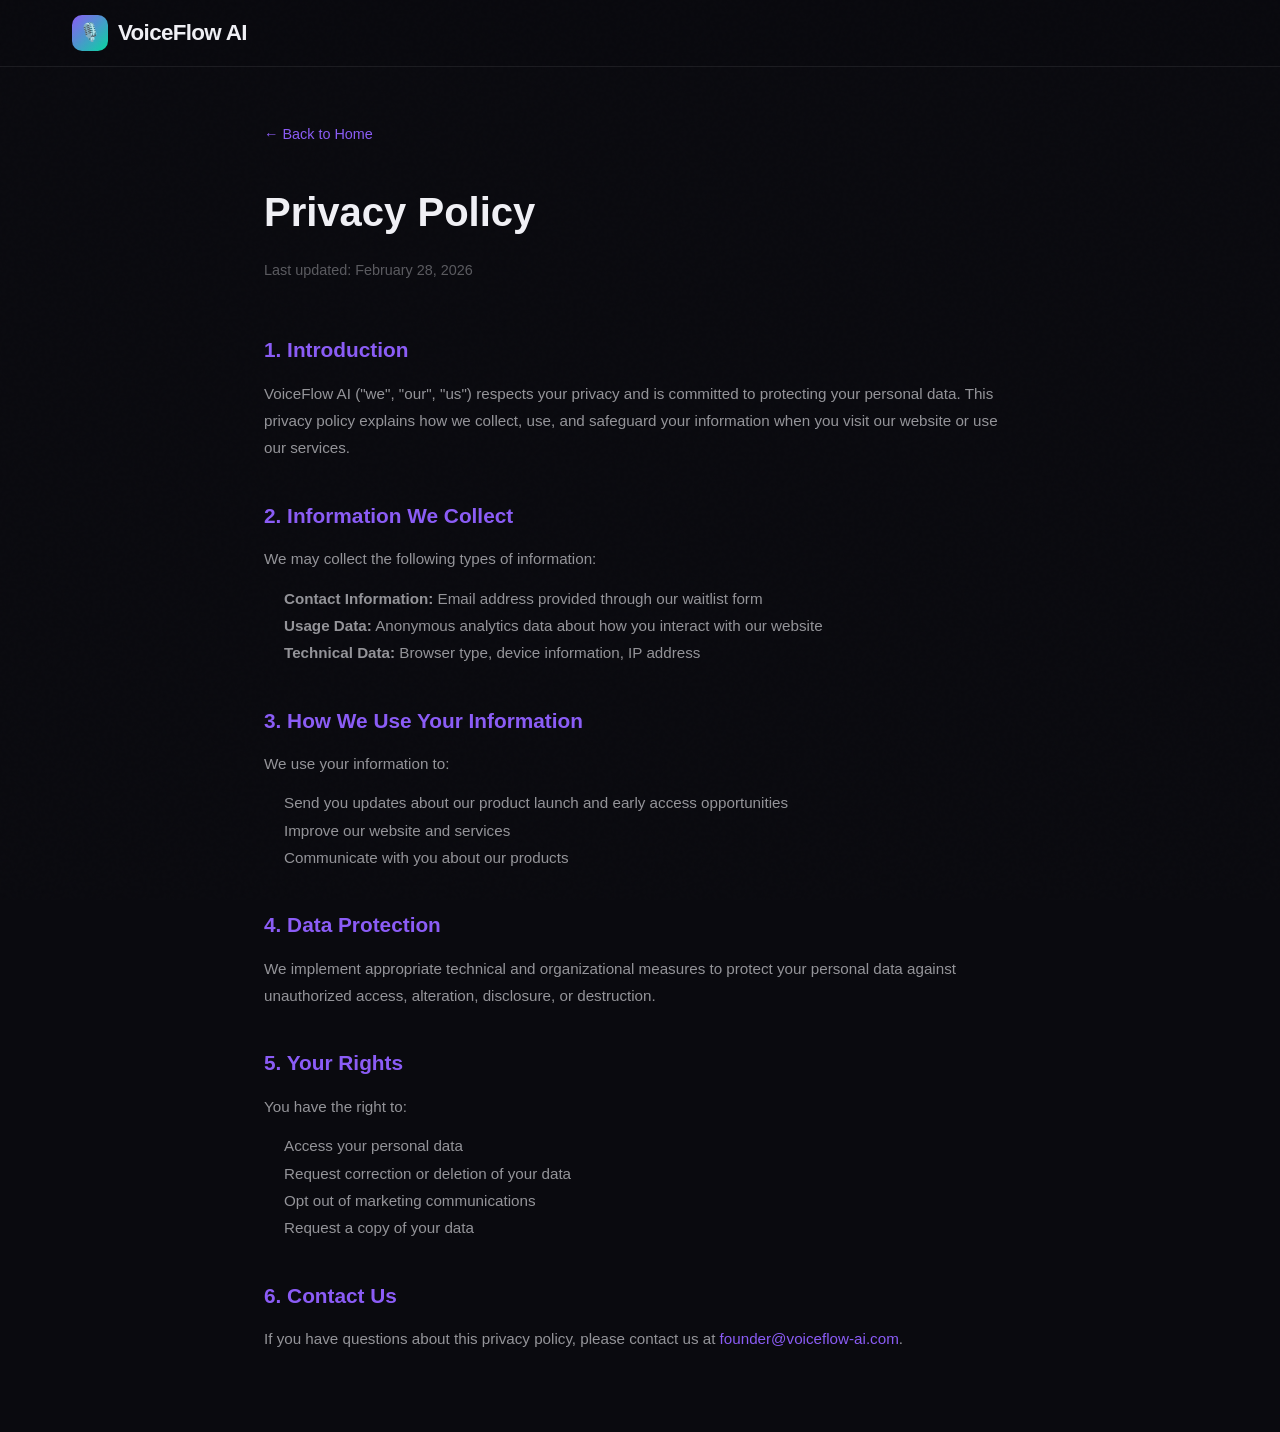
==== privacy.html @ f70784b6 "Add waitlist form, Privacy/Terms pages, enhance footer" ====
<!DOCTYPE html>
<html lang="en">

<head>
    <meta charset="UTF-8">
    <meta name="viewport" content="width=device-width, initial-scale=1.0">
    <title>Privacy Policy — VoiceFlow AI</title>
    <link rel="stylesheet" href="style.css">
    <style>
        .legal-page {
            max-width: 800px;
            margin: 0 auto;
            padding: 120px 24px 80px;
        }

        .legal-page h1 {
            font-family: var(--font-display);
            font-size: 2.5rem;
            margin-bottom: 12px;
        }

        .legal-page .legal-date {
            color: var(--text-muted);
            font-size: 0.9rem;
            margin-bottom: 48px;
        }

        .legal-page h2 {
            font-family: var(--font-display);
            font-size: 1.3rem;
            margin: 36px 0 12px;
            color: var(--accent-violet);
        }

        .legal-page p,
        .legal-page li {
            color: var(--text-secondary);
            line-height: 1.8;
            font-size: 0.95rem;
        }

        .legal-page ul {
            padding-left: 20px;
            margin: 12px 0;
        }

        .legal-page a {
            color: var(--accent-violet);
        }

        .legal-back {
            display: inline-flex;
            align-items: center;
            gap: 6px;
            color: var(--text-muted);
            font-size: 0.9rem;
            margin-bottom: 32px;
        }

        .legal-back:hover {
            color: var(--text-primary);
        }
    </style>
</head>

<body>
    <nav class="navbar scrolled" id="navbar">
        <div class="container nav-inner">
            <a href="index.html" class="nav-logo">
                <span class="logo-icon">🎙️</span>
                VoiceFlow AI
            </a>
        </div>
    </nav>

    <div class="legal-page">
        <a href="index.html" class="legal-back">← Back to Home</a>
        <h1>Privacy Policy</h1>
        <p class="legal-date">Last updated: February 28, 2026</p>

        <h2>1. Introduction</h2>
        <p>VoiceFlow AI ("we", "our", "us") respects your privacy and is committed to protecting your personal data.
            This privacy policy explains how we collect, use, and safeguard your information when you visit our website
            or use our services.</p>

        <h2>2. Information We Collect</h2>
        <p>We may collect the following types of information:</p>
        <ul>
            <li><strong>Contact Information:</strong> Email address provided through our waitlist form</li>
            <li><strong>Usage Data:</strong> Anonymous analytics data about how you interact with our website</li>
            <li><strong>Technical Data:</strong> Browser type, device information, IP address</li>
        </ul>

        <h2>3. How We Use Your Information</h2>
        <p>We use your information to:</p>
        <ul>
            <li>Send you updates about our product launch and early access opportunities</li>
            <li>Improve our website and services</li>
            <li>Communicate with you about our products</li>
        </ul>

        <h2>4. Data Protection</h2>
        <p>We implement appropriate technical and organizational measures to protect your personal data against
            unauthorized access, alteration, disclosure, or destruction.</p>

        <h2>5. Your Rights</h2>
        <p>You have the right to:</p>
        <ul>
            <li>Access your personal data</li>
            <li>Request correction or deletion of your data</li>
            <li>Opt out of marketing communications</li>
            <li>Request a copy of your data</li>
        </ul>

        <h2>6. Contact Us</h2>
        <p>If you have questions about this privacy policy, please contact us at <a
                href="mailto:founder@voiceflow-ai.com">founder@voiceflow-ai.com</a>.</p>
    </div>
</body>

</html>
---- style.css ----
/* ============================================================
   VoiceFlow AI — Landing Page Styles
   Aesthetic: Cyberpunk-Luxury Dark with Electric Violet/Cyan
   Typography: Clash Display + Satoshi (distinctive, modern)
   ============================================================ */

/* --- Fonts --- */
@import url('https://api.fontshare.com/v2/css?f[]=clash-display@400,500,600,700&f[]=satoshi@400,500,700&display=swap');

/* --- Design Tokens --- */
:root {
    /* Palette */
    --bg-primary: #0a0a0f;
    --bg-secondary: #111118;
    --bg-card: rgba(255, 255, 255, 0.03);
    --bg-card-hover: rgba(255, 255, 255, 0.06);
    --bg-glass: rgba(255, 255, 255, 0.04);
    --border-glass: rgba(255, 255, 255, 0.08);

    --accent-violet: #8b5cf6;
    --accent-cyan: #06d6a0;
    --accent-pink: #ec4899;
    --accent-amber: #f59e0b;

    --gradient-main: linear-gradient(135deg, #8b5cf6 0%, #06d6a0 100%);
    --gradient-hero: linear-gradient(160deg, #8b5cf6 0%, #3b82f6 40%, #06d6a0 100%);
    --gradient-cta: linear-gradient(135deg, #8b5cf6, #ec4899);
    --gradient-glow: radial-gradient(ellipse at 50% 0%, rgba(139, 92, 246, 0.15) 0%, transparent 60%);

    --text-primary: #f0f0f5;
    --text-secondary: rgba(240, 240, 245, 0.6);
    --text-muted: rgba(240, 240, 245, 0.35);

    /* Typography */
    --font-display: 'Clash Display', sans-serif;
    --font-body: 'Satoshi', sans-serif;

    /* Spacing */
    --section-padding: 120px 0;
    --container-width: 1200px;

    /* Effects */
    --blur-glass: 20px;
    --transition-smooth: 0.4s cubic-bezier(0.25, 0.46, 0.45, 0.94);
    --transition-bounce: 0.5s cubic-bezier(0.34, 1.56, 0.64, 1);
}

/* --- Reset & Base --- */
*,
*::before,
*::after {
    margin: 0;
    padding: 0;
    box-sizing: border-box;
}

html {
    scroll-behavior: smooth;
    font-size: 16px;
    -webkit-font-smoothing: antialiased;
    -moz-osx-font-smoothing: grayscale;
}

body {
    font-family: var(--font-body);
    background: var(--bg-primary);
    color: var(--text-primary);
    line-height: 1.7;
    overflow-x: hidden;
}

a {
    text-decoration: none;
    color: inherit;
    transition: var(--transition-smooth);
}

ul {
    list-style: none;
}

img {
    max-width: 100%;
    display: block;
}

.container {
    max-width: var(--container-width);
    margin: 0 auto;
    padding: 0 32px;
}

/* --- Noise Overlay (atmosphere) --- */
body::before {
    content: '';
    position: fixed;
    inset: 0;
    background-image: url("data:image/svg+xml,%3Csvg viewBox='0 0 256 256' xmlns='http://www.w3.org/2000/svg'%3E%3Cfilter id='noise'%3E%3CfeTurbulence type='fractalNoise' baseFrequency='0.9' numOctaves='4' stitchTiles='stitch'/%3E%3C/filter%3E%3Crect width='100%25' height='100%25' filter='url(%23noise)' opacity='0.03'/%3E%3C/svg%3E");
    background-repeat: repeat;
    pointer-events: none;
    z-index: 9999;
    opacity: 0.4;
}

/* --- Scrollbar --- */
::-webkit-scrollbar {
    width: 6px;
}

::-webkit-scrollbar-track {
    background: var(--bg-primary);
}

::-webkit-scrollbar-thumb {
    background: var(--accent-violet);
    border-radius: 3px;
}

/* =====================
   NAVIGATION
   ===================== */
.navbar {
    position: fixed;
    top: 0;
    left: 0;
    right: 0;
    z-index: 1000;
    padding: 20px 0;
    transition: var(--transition-smooth);
    background: transparent;
}

.navbar.scrolled {
    background: rgba(10, 10, 15, 0.85);
    backdrop-filter: blur(var(--blur-glass));
    -webkit-backdrop-filter: blur(var(--blur-glass));
    border-bottom: 1px solid var(--border-glass);
    padding: 14px 0;
}

.nav-inner {
    display: flex;
    align-items: center;
    justify-content: space-between;
}

.nav-logo {
    display: flex;
    align-items: center;
    gap: 10px;
    font-family: var(--font-display);
    font-weight: 700;
    font-size: 1.4rem;
    letter-spacing: -0.03em;
}

.nav-logo .logo-icon {
    width: 36px;
    height: 36px;
    background: var(--gradient-main);
    border-radius: 10px;
    display: flex;
    align-items: center;
    justify-content: center;
    font-size: 1.1rem;
}

.nav-links {
    display: flex;
    align-items: center;
    gap: 36px;
}

.nav-links a {
    font-size: 0.9rem;
    font-weight: 500;
    color: var(--text-secondary);
    position: relative;
}

.nav-links a::after {
    content: '';
    position: absolute;
    bottom: -4px;
    left: 0;
    width: 0;
    height: 2px;
    background: var(--gradient-main);
    transition: var(--transition-smooth);
}

.nav-links a:hover {
    color: var(--text-primary);
}

.nav-links a:hover::after {
    width: 100%;
}

.nav-cta {
    padding: 10px 24px;
    background: var(--gradient-cta);
    border: none;
    border-radius: 50px;
    color: white;
    font-family: var(--font-body);
    font-weight: 600;
    font-size: 0.9rem;
    cursor: pointer;
    transition: var(--transition-smooth);
}

.nav-cta:hover {
    transform: translateY(-2px);
    box-shadow: 0 8px 30px rgba(139, 92, 246, 0.4);
}

.nav-burger {
    display: none;
    flex-direction: column;
    gap: 5px;
    background: none;
    border: none;
    cursor: pointer;
    padding: 4px;
}

.nav-burger span {
    width: 24px;
    height: 2px;
    background: var(--text-primary);
    border-radius: 2px;
    transition: var(--transition-smooth);
}

/* =====================
   HERO SECTION
   ===================== */
.hero {
    min-height: 100vh;
    display: flex;
    align-items: center;
    position: relative;
    padding-top: 100px;
    overflow: hidden;
}

/* Ambient glow blobs */
.hero::before {
    content: '';
    position: absolute;
    width: 600px;
    height: 600px;
    background: radial-gradient(circle, rgba(139, 92, 246, 0.12) 0%, transparent 70%);
    top: -100px;
    right: -100px;
    pointer-events: none;
    animation: floatBlob 10s ease-in-out infinite;
}

.hero::after {
    content: '';
    position: absolute;
    width: 500px;
    height: 500px;
    background: radial-gradient(circle, rgba(6, 214, 160, 0.08) 0%, transparent 70%);
    bottom: -50px;
    left: -100px;
    pointer-events: none;
    animation: floatBlob 12s ease-in-out infinite reverse;
}

@keyframes floatBlob {

    0%,
    100% {
        transform: translate(0, 0) scale(1);
    }

    50% {
        transform: translate(30px, -30px) scale(1.1);
    }
}

.hero-inner {
    display: grid;
    grid-template-columns: 1fr 1fr;
    gap: 60px;
    align-items: center;
    position: relative;
    z-index: 2;
}

.hero-badge {
    display: inline-flex;
    align-items: center;
    gap: 8px;
    padding: 8px 18px;
    background: var(--bg-glass);
    border: 1px solid var(--border-glass);
    border-radius: 50px;
    font-size: 0.85rem;
    color: var(--accent-cyan);
    font-weight: 500;
    margin-bottom: 24px;
    backdrop-filter: blur(10px);
}

.coming-soon-tag {
    padding: 3px 10px;
    background: var(--gradient-cta);
    border-radius: 50px;
    font-size: 0.7rem;
    font-weight: 700;
    color: white;
    text-transform: uppercase;
    letter-spacing: 0.08em;
    animation: pulse-glow 2.5s ease-in-out infinite;
}

@keyframes pulse-glow {

    0%,
    100% {
        box-shadow: 0 0 8px rgba(139, 92, 246, 0.3);
    }

    50% {
        box-shadow: 0 0 20px rgba(139, 92, 246, 0.6);
    }
}

.coming-soon-banner {
    display: inline-flex;
    align-items: center;
    gap: 8px;
    padding: 12px 28px;
    background: rgba(139, 92, 246, 0.08);
    border: 1px solid rgba(139, 92, 246, 0.2);
    border-radius: 60px;
    font-size: 0.9rem;
    font-weight: 600;
    color: var(--accent-violet);
    margin-bottom: 28px;
    letter-spacing: 0.02em;
}

.hero-badge .pulse {
    width: 8px;
    height: 8px;
    background: var(--accent-cyan);
    border-radius: 50%;
    animation: pulse 2s ease-in-out infinite;
}

@keyframes pulse {

    0%,
    100% {
        opacity: 1;
        transform: scale(1);
    }

    50% {
        opacity: 0.5;
        transform: scale(1.5);
    }
}

.hero h1 {
    font-family: var(--font-display);
    font-size: clamp(2.8rem, 5vw, 4.5rem);
    font-weight: 700;
    line-height: 1.05;
    letter-spacing: -0.04em;
    margin-bottom: 24px;
}

.hero h1 .gradient-text {
    background: var(--gradient-hero);
    -webkit-background-clip: text;
    -webkit-text-fill-color: transparent;
    background-clip: text;
}

.hero-description {
    font-size: 1.15rem;
    color: var(--text-secondary);
    line-height: 1.8;
    margin-bottom: 40px;
    max-width: 520px;
}

.hero-buttons {
    display: flex;
    gap: 16px;
    margin-bottom: 48px;
}

.btn-primary {
    display: inline-flex;
    align-items: center;
    gap: 10px;
    padding: 16px 36px;
    background: var(--gradient-cta);
    border: none;
    border-radius: 60px;
    color: white;
    font-family: var(--font-body);
    font-weight: 600;
    font-size: 1rem;
    cursor: pointer;
    transition: var(--transition-smooth);
    position: relative;
    overflow: hidden;
}

.btn-primary::before {
    content: '';
    position: absolute;
    inset: 0;
    background: linear-gradient(135deg, rgba(255, 255, 255, 0.15), transparent);
    opacity: 0;
    transition: var(--transition-smooth);
}

.btn-primary:hover {
    transform: translateY(-3px);
    box-shadow: 0 12px 40px rgba(139, 92, 246, 0.5);
}

.btn-primary:hover::before {
    opacity: 1;
}

.btn-secondary {
    display: inline-flex;
    align-items: center;
    gap: 10px;
    padding: 16px 36px;
    background: var(--bg-glass);
    border: 1px solid var(--border-glass);
    border-radius: 60px;
    color: var(--text-primary);
    font-family: var(--font-body);
    font-weight: 600;
    font-size: 1rem;
    cursor: pointer;
    transition: var(--transition-smooth);
    backdrop-filter: blur(10px);
}

.btn-secondary:hover {
    background: var(--bg-card-hover);
    border-color: var(--accent-violet);
    transform: translateY(-2px);
}

/* Hero Stats Row */
.hero-stats {
    display: flex;
    gap: 40px;
}

.hero-stat {
    text-align: left;
}

.hero-stat .stat-value {
    font-family: var(--font-display);
    font-size: 2rem;
    font-weight: 700;
    background: var(--gradient-main);
    -webkit-background-clip: text;
    -webkit-text-fill-color: transparent;
    background-clip: text;
}

.hero-stat .stat-label {
    font-size: 0.8rem;
    color: var(--text-muted);
    text-transform: uppercase;
    letter-spacing: 0.08em;
    margin-top: 2px;
}

/* Hero Visual (right side) */
.hero-visual {
    position: relative;
    display: flex;
    justify-content: center;
    align-items: center;
}

.hero-canvas-wrap {
    position: relative;
    width: 100%;
    aspect-ratio: 1;
    max-width: 500px;
}

#waveCanvas {
    width: 100%;
    height: 100%;
    border-radius: 24px;
}

/* Floating cards on hero visual */
.float-card {
    position: absolute;
    background: var(--bg-glass);
    border: 1px solid var(--border-glass);
    backdrop-filter: blur(var(--blur-glass));
    -webkit-backdrop-filter: blur(var(--blur-glass));
    border-radius: 16px;
    padding: 16px 20px;
    font-size: 0.85rem;
    box-shadow: 0 8px 32px rgba(0, 0, 0, 0.3);
    animation: float 6s ease-in-out infinite;
    z-index: 3;
}

.float-card:nth-child(2) {
    animation-delay: -2s;
}

.float-card:nth-child(3) {
    animation-delay: -4s;
}

@keyframes float {

    0%,
    100% {
        transform: translateY(0);
    }

    50% {
        transform: translateY(-12px);
    }
}

.float-card.card-top-right {
    top: 10%;
    right: -10%;
}

.float-card.card-bottom-left {
    bottom: 15%;
    left: -10%;
}

.float-card.card-mid-right {
    bottom: 35%;
    right: -15%;
}

.float-card .card-icon {
    font-size: 1.3rem;
    margin-bottom: 6px;
}

.float-card .card-label {
    color: var(--text-muted);
    font-size: 0.72rem;
    text-transform: uppercase;
    letter-spacing: 0.06em;
}

.float-card .card-value {
    font-family: var(--font-display);
    font-weight: 600;
    font-size: 1rem;
    color: var(--text-primary);
}

/* =====================
   SECTIONS SHARED
   ===================== */
.section {
    padding: var(--section-padding);
    position: relative;
}

.section-header {
    text-align: center;
    margin-bottom: 72px;
    max-width: 700px;
    margin-left: auto;
    margin-right: auto;
}

.section-tag {
    display: inline-flex;
    align-items: center;
    gap: 6px;
    padding: 6px 16px;
    background: var(--bg-glass);
    border: 1px solid var(--border-glass);
    border-radius: 50px;
    font-size: 0.78rem;
    color: var(--accent-violet);
    font-weight: 600;
    text-transform: uppercase;
    letter-spacing: 0.1em;
    margin-bottom: 20px;
}

.section-title {
    font-family: var(--font-display);
    font-size: clamp(2rem, 3.5vw, 3rem);
    font-weight: 700;
    line-height: 1.1;
    letter-spacing: -0.03em;
    margin-bottom: 18px;
}

.section-subtitle {
    font-size: 1.1rem;
    color: var(--text-secondary);
    line-height: 1.7;
}

/* =====================
   PROBLEM / SOLUTION
   ===================== */
.problem-grid {
    display: grid;
    grid-template-columns: 1fr 1fr;
    gap: 32px;
}

.problem-card,
.solution-card {
    padding: 40px;
    border-radius: 20px;
    border: 1px solid var(--border-glass);
    position: relative;
    overflow: hidden;
    transition: var(--transition-smooth);
}

.problem-card {
    background: rgba(239, 68, 68, 0.04);
    border-color: rgba(239, 68, 68, 0.15);
}

.solution-card {
    background: rgba(6, 214, 160, 0.04);
    border-color: rgba(6, 214, 160, 0.15);
}

.problem-card:hover,
.solution-card:hover {
    transform: translateY(-4px);
}

.ps-icon {
    font-size: 2.5rem;
    margin-bottom: 20px;
}

.ps-title {
    font-family: var(--font-display);
    font-size: 1.5rem;
    font-weight: 600;
    margin-bottom: 16px;
}

.ps-list {
    display: flex;
    flex-direction: column;
    gap: 12px;
}

.ps-list li {
    display: flex;
    align-items: flex-start;
    gap: 10px;
    font-size: 0.95rem;
    color: var(--text-secondary);
}

.ps-list li::before {
    content: '—';
    color: var(--text-muted);
    flex-shrink: 0;
}

.solution-card .ps-list li::before {
    content: '✓';
    color: var(--accent-cyan);
}

/* =====================
   HOW IT WORKS
   ===================== */
.steps {
    display: grid;
    grid-template-columns: repeat(3, 1fr);
    gap: 32px;
    position: relative;
}

/* Connector line */
.steps::before {
    content: '';
    position: absolute;
    top: 60px;
    left: 20%;
    right: 20%;
    height: 2px;
    background: var(--gradient-main);
    opacity: 0.2;
}

.step-card {
    background: var(--bg-card);
    border: 1px solid var(--border-glass);
    border-radius: 20px;
    padding: 40px 32px;
    text-align: center;
    transition: var(--transition-smooth);
    position: relative;
}

.step-card:hover {
    background: var(--bg-card-hover);
    transform: translateY(-6px);
    border-color: var(--accent-violet);
}

.step-number {
    width: 56px;
    height: 56px;
    background: var(--gradient-main);
    border-radius: 16px;
    display: flex;
    align-items: center;
    justify-content: center;
    font-family: var(--font-display);
    font-weight: 700;
    font-size: 1.3rem;
    margin: 0 auto 24px;
    position: relative;
    z-index: 2;
}

.step-title {
    font-family: var(--font-display);
    font-size: 1.25rem;
    font-weight: 600;
    margin-bottom: 12px;
}

.step-desc {
    font-size: 0.95rem;
    color: var(--text-secondary);
    line-height: 1.7;
}

/* =====================
   TECH STACK
   ===================== */
.tech-grid {
    display: grid;
    grid-template-columns: repeat(4, 1fr);
    gap: 24px;
}

.tech-card {
    background: var(--bg-card);
    border: 1px solid var(--border-glass);
    border-radius: 20px;
    padding: 36px 28px;
    text-align: center;
    transition: var(--transition-smooth);
    position: relative;
    overflow: hidden;
}

.tech-card::before {
    content: '';
    position: absolute;
    top: 0;
    left: 0;
    right: 0;
    height: 3px;
    background: var(--gradient-main);
    opacity: 0;
    transition: var(--transition-smooth);
}

.tech-card:hover {
    background: var(--bg-card-hover);
    transform: translateY(-5px);
    border-color: rgba(139, 92, 246, 0.3);
}

.tech-card:hover::before {
    opacity: 1;
}

.tech-icon {
    font-size: 2.8rem;
    margin-bottom: 18px;
}

.tech-name {
    font-family: var(--font-display);
    font-size: 1.1rem;
    font-weight: 600;
    margin-bottom: 8px;
}

.tech-desc {
    font-size: 0.85rem;
    color: var(--text-muted);
    line-height: 1.6;
}

/* =====================
   FEATURES
   ===================== */
.features-grid {
    display: grid;
    grid-template-columns: repeat(3, 1fr);
    gap: 24px;
}

.feature-card {
    background: var(--bg-card);
    border: 1px solid var(--border-glass);
    border-radius: 20px;
    padding: 36px 28px;
    transition: var(--transition-smooth);
    position: relative;
}

.feature-card:hover {
    background: var(--bg-card-hover);
    transform: translateY(-4px);
    border-color: rgba(139, 92, 246, 0.25);
}

.feature-icon {
    width: 52px;
    height: 52px;
    background: var(--bg-glass);
    border: 1px solid var(--border-glass);
    border-radius: 14px;
    display: flex;
    align-items: center;
    justify-content: center;
    font-size: 1.5rem;
    margin-bottom: 20px;
}

.feature-title {
    font-family: var(--font-display);
    font-size: 1.15rem;
    font-weight: 600;
    margin-bottom: 10px;
}

.feature-desc {
    font-size: 0.9rem;
    color: var(--text-secondary);
    line-height: 1.7;
}

/* =====================
   USE CASES
   ===================== */
.usecases-grid {
    display: grid;
    grid-template-columns: repeat(3, 1fr);
    gap: 24px;
}

.usecase-card {
    background: var(--bg-card);
    border: 1px solid var(--border-glass);
    border-radius: 20px;
    padding: 40px 32px;
    transition: var(--transition-smooth);
    text-align: center;
}

.usecase-card:hover {
    background: var(--bg-card-hover);
    transform: translateY(-4px);
    border-color: var(--accent-cyan);
}

.usecase-icon {
    font-size: 3rem;
    margin-bottom: 20px;
}

.usecase-title {
    font-family: var(--font-display);
    font-size: 1.2rem;
    font-weight: 600;
    margin-bottom: 10px;
}

.usecase-desc {
    font-size: 0.9rem;
    color: var(--text-secondary);
    line-height: 1.7;
}

/* =====================
   MAKE.COM INTEGRATION
   ===================== */
.make-section {
    background: var(--bg-secondary);
    border-top: 1px solid var(--border-glass);
    border-bottom: 1px solid var(--border-glass);
}

.make-content {
    display: grid;
    grid-template-columns: 1fr 1fr;
    gap: 60px;
    align-items: center;
}

.make-text .make-title {
    font-family: var(--font-display);
    font-size: clamp(1.8rem, 3vw, 2.4rem);
    font-weight: 700;
    line-height: 1.15;
    margin-bottom: 20px;
}

.make-text .make-desc {
    font-size: 1.05rem;
    color: var(--text-secondary);
    line-height: 1.8;
    margin-bottom: 32px;
}

.make-features {
    display: flex;
    flex-direction: column;
    gap: 20px;
}

.make-feature {
    display: flex;
    gap: 16px;
    align-items: flex-start;
}

.make-feature-icon {
    width: 44px;
    height: 44px;
    background: rgba(139, 92, 246, 0.1);
    border: 1px solid rgba(139, 92, 246, 0.2);
    border-radius: 12px;
    display: flex;
    align-items: center;
    justify-content: center;
    font-size: 1.2rem;
    flex-shrink: 0;
}

.make-feature-text h4 {
    font-family: var(--font-display);
    font-size: 1rem;
    font-weight: 600;
    margin-bottom: 4px;
}

.make-feature-text p {
    font-size: 0.88rem;
    color: var(--text-muted);
    line-height: 1.6;
}

/* Make visual — flow diagram */
.make-visual {
    position: relative;
}

.make-flow {
    display: flex;
    flex-direction: column;
    gap: 16px;
}

.flow-node {
    background: var(--bg-glass);
    border: 1px solid var(--border-glass);
    backdrop-filter: blur(10px);
    border-radius: 16px;
    padding: 20px 24px;
    display: flex;
    align-items: center;
    gap: 14px;
    transition: var(--transition-smooth);
}

.flow-node:hover {
    border-color: var(--accent-violet);
    transform: translateX(8px);
}

.flow-node .flow-icon {
    font-size: 1.6rem;
}

.flow-node .flow-label {
    font-weight: 600;
    font-size: 0.95rem;
}

.flow-node .flow-sub {
    font-size: 0.8rem;
    color: var(--text-muted);
}

.flow-connector {
    width: 2px;
    height: 24px;
    background: var(--gradient-main);
    margin-left: 36px;
    opacity: 0.4;
}

/* =====================
   METRICS / SOCIAL PROOF
   ===================== */
.metrics-row {
    display: grid;
    grid-template-columns: repeat(4, 1fr);
    gap: 24px;
}

.metric-card {
    background: var(--bg-card);
    border: 1px solid var(--border-glass);
    border-radius: 20px;
    padding: 36px 24px;
    text-align: center;
    transition: var(--transition-smooth);
}

.metric-card:hover {
    transform: translateY(-4px);
    border-color: var(--accent-violet);
}

.metric-value {
    font-family: var(--font-display);
    font-size: 2.6rem;
    font-weight: 700;
    background: var(--gradient-main);
    -webkit-background-clip: text;
    -webkit-text-fill-color: transparent;
    background-clip: text;
    margin-bottom: 8px;
}

.metric-label {
    font-size: 0.9rem;
    color: var(--text-secondary);
}

/* =====================
   CTA SECTION
   ===================== */
.cta-section {
    text-align: center;
    position: relative;
    overflow: hidden;
}

.cta-section::before {
    content: '';
    position: absolute;
    width: 800px;
    height: 800px;
    background: radial-gradient(circle, rgba(139, 92, 246, 0.08) 0%, transparent 60%);
    top: 50%;
    left: 50%;
    transform: translate(-50%, -50%);
    pointer-events: none;
}

.cta-card {
    background: var(--bg-glass);
    border: 1px solid var(--border-glass);
    backdrop-filter: blur(var(--blur-glass));
    border-radius: 32px;
    padding: 80px 60px;
    position: relative;
    z-index: 2;
}

.cta-title {
    font-family: var(--font-display);
    font-size: clamp(2rem, 3.5vw, 3rem);
    font-weight: 700;
    line-height: 1.1;
    letter-spacing: -0.03em;
    margin-bottom: 18px;
}

.cta-desc {
    font-size: 1.1rem;
    color: var(--text-secondary);
    max-width: 600px;
    margin: 0 auto 28px;
    line-height: 1.8;
}

/* Waitlist Form */
.waitlist-form {
    max-width: 520px;
    margin: 0 auto 24px;
}

.form-row {
    display: flex;
    gap: 0;
    border-radius: 60px;
    overflow: hidden;
    border: 1px solid var(--border-glass);
    background: var(--bg-card);
    transition: var(--transition-smooth);
}

.form-row:focus-within {
    border-color: var(--accent-violet);
    box-shadow: 0 0 24px rgba(139, 92, 246, 0.2);
}

.form-input {
    flex: 1;
    padding: 16px 24px;
    background: transparent;
    border: none;
    outline: none;
    color: var(--text-primary);
    font-family: var(--font-body);
    font-size: 1rem;
}

.form-input::placeholder {
    color: var(--text-muted);
}

.form-btn {
    border-radius: 0 60px 60px 0;
    white-space: nowrap;
    padding: 16px 28px;
}

.form-hint {
    font-size: 0.78rem;
    color: var(--text-muted);
    margin-top: 12px;
}

/* Waitlist Success */
.waitlist-success {
    max-width: 420px;
    margin: 0 auto;
    padding: 32px;
    text-align: center;
}

.waitlist-success .success-icon {
    font-size: 3rem;
    margin-bottom: 16px;
}

.waitlist-success h3 {
    font-family: var(--font-display);
    font-size: 1.5rem;
    font-weight: 600;
    margin-bottom: 8px;
    color: var(--accent-cyan);
}

.waitlist-success p {
    font-size: 0.95rem;
    color: var(--text-secondary);
}

/* CTA Alternative Contact */
.cta-alt {
    display: flex;
    align-items: center;
    justify-content: center;
    gap: 10px;
    margin-top: 16px;
    flex-wrap: wrap;
}

.cta-alt-text {
    font-size: 0.85rem;
    color: var(--text-muted);
}

.cta-alt-link {
    font-size: 0.85rem;
    color: var(--accent-violet);
    font-weight: 500;
    transition: var(--transition-smooth);
}

.cta-alt-link:hover {
    color: var(--text-primary);
    text-decoration: underline;
}

.cta-alt-divider {
    color: var(--text-muted);
    font-size: 0.85rem;
}

/* =====================
   FOOTER
   ===================== */
.footer {
    border-top: 1px solid var(--border-glass);
    padding: 60px 0 40px;
    background: var(--bg-secondary);
}

.footer-inner {
    display: grid;
    grid-template-columns: 2fr 1fr 1fr 1fr;
    gap: 48px;
    margin-bottom: 48px;
}

.footer-contact-email {
    margin-top: 16px;
    font-size: 0.9rem;
}

.footer-contact-email a {
    color: var(--accent-violet);
    font-weight: 500;
}

.footer-contact-email a:hover {
    color: var(--text-primary);
}

.footer-brand .footer-logo {
    display: flex;
    align-items: center;
    gap: 10px;
    font-family: var(--font-display);
    font-weight: 700;
    font-size: 1.3rem;
    margin-bottom: 16px;
}

.footer-brand .footer-desc {
    font-size: 0.9rem;
    color: var(--text-muted);
    line-height: 1.7;
    max-width: 360px;
}

.footer-col h4 {
    font-family: var(--font-display);
    font-weight: 600;
    margin-bottom: 20px;
    font-size: 1rem;
}

.footer-col ul {
    display: flex;
    flex-direction: column;
    gap: 12px;
}

.footer-col ul li a {
    font-size: 0.88rem;
    color: var(--text-muted);
}

.footer-col ul li a:hover {
    color: var(--text-primary);
}

.footer-bottom {
    border-top: 1px solid var(--border-glass);
    padding-top: 24px;
    display: flex;
    justify-content: space-between;
    align-items: center;
    font-size: 0.82rem;
    color: var(--text-muted);
}

/* =====================
   SCROLL ANIMATIONS
   ===================== */
.reveal {
    opacity: 0;
    transform: translateY(40px);
    transition: opacity 0.8s ease, transform 0.8s ease;
}

.reveal.visible {
    opacity: 1;
    transform: translateY(0);
}

.reveal-left {
    opacity: 0;
    transform: translateX(-40px);
    transition: opacity 0.8s ease, transform 0.8s ease;
}

.reveal-left.visible {
    opacity: 1;
    transform: translateX(0);
}

.reveal-right {
    opacity: 0;
    transform: translateX(40px);
    transition: opacity 0.8s ease, transform 0.8s ease;
}

.reveal-right.visible {
    opacity: 1;
    transform: translateX(0);
}

/* Staggered children */
.stagger>* {
    opacity: 0;
    transform: translateY(30px);
    transition: opacity 0.6s ease, transform 0.6s ease;
}

.stagger.visible>*:nth-child(1) {
    transition-delay: 0.05s;
    opacity: 1;
    transform: translateY(0);
}

.stagger.visible>*:nth-child(2) {
    transition-delay: 0.12s;
    opacity: 1;
    transform: translateY(0);
}

.stagger.visible>*:nth-child(3) {
    transition-delay: 0.19s;
    opacity: 1;
    transform: translateY(0);
}

.stagger.visible>*:nth-child(4) {
    transition-delay: 0.26s;
    opacity: 1;
    transform: translateY(0);
}

.stagger.visible>*:nth-child(5) {
    transition-delay: 0.33s;
    opacity: 1;
    transform: translateY(0);
}

.stagger.visible>*:nth-child(6) {
    transition-delay: 0.40s;
    opacity: 1;
    transform: translateY(0);
}

/* =====================
   RESPONSIVE
   ===================== */
@media (max-width: 1024px) {
    .hero-inner {
        grid-template-columns: 1fr;
        text-align: center;
    }

    .hero-description {
        margin: 0 auto 40px;
    }

    .hero-buttons {
        justify-content: center;
    }

    .hero-stats {
        justify-content: center;
    }

    .hero-visual {
        order: -1;
    }

    .hero-canvas-wrap {
        max-width: 350px;
    }

    .float-card.card-top-right {
        right: 0;
    }

    .float-card.card-bottom-left {
        left: 0;
    }

    .float-card.card-mid-right {
        right: 0;
    }

    .problem-grid {
        grid-template-columns: 1fr;
    }

    .tech-grid {
        grid-template-columns: repeat(2, 1fr);
    }

    .features-grid {
        grid-template-columns: repeat(2, 1fr);
    }

    .usecases-grid {
        grid-template-columns: 1fr;
    }

    .make-content {
        grid-template-columns: 1fr;
    }

    .metrics-row {
        grid-template-columns: repeat(2, 1fr);
    }

    .footer-inner {
        grid-template-columns: 1fr;
    }
}

@media (max-width: 768px) {
    :root {
        --section-padding: 80px 0;
    }

    .nav-links {
        display: none;
    }

    .nav-burger {
        display: flex;
    }

    .nav-links.open {
        display: flex;
        flex-direction: column;
        position: absolute;
        top: 100%;
        left: 0;
        right: 0;
        background: rgba(10, 10, 15, 0.95);
        backdrop-filter: blur(20px);
        padding: 24px 32px;
        gap: 20px;
        border-bottom: 1px solid var(--border-glass);
    }

    .hero h1 {
        font-size: 2.2rem;
    }

    .hero-buttons {
        flex-direction: column;
        align-items: center;
    }

    .hero-stats {
        flex-direction: column;
        gap: 20px;
        align-items: center;
    }

    .steps {
        grid-template-columns: 1fr;
    }

    .steps::before {
        display: none;
    }

    .tech-grid {
        grid-template-columns: 1fr;
    }

    .features-grid {
        grid-template-columns: 1fr;
    }

    .metrics-row {
        grid-template-columns: 1fr;
    }

    .cta-card {
        padding: 48px 28px;
    }

    .footer-bottom {
        flex-direction: column;
        gap: 12px;
        text-align: center;
    }
}
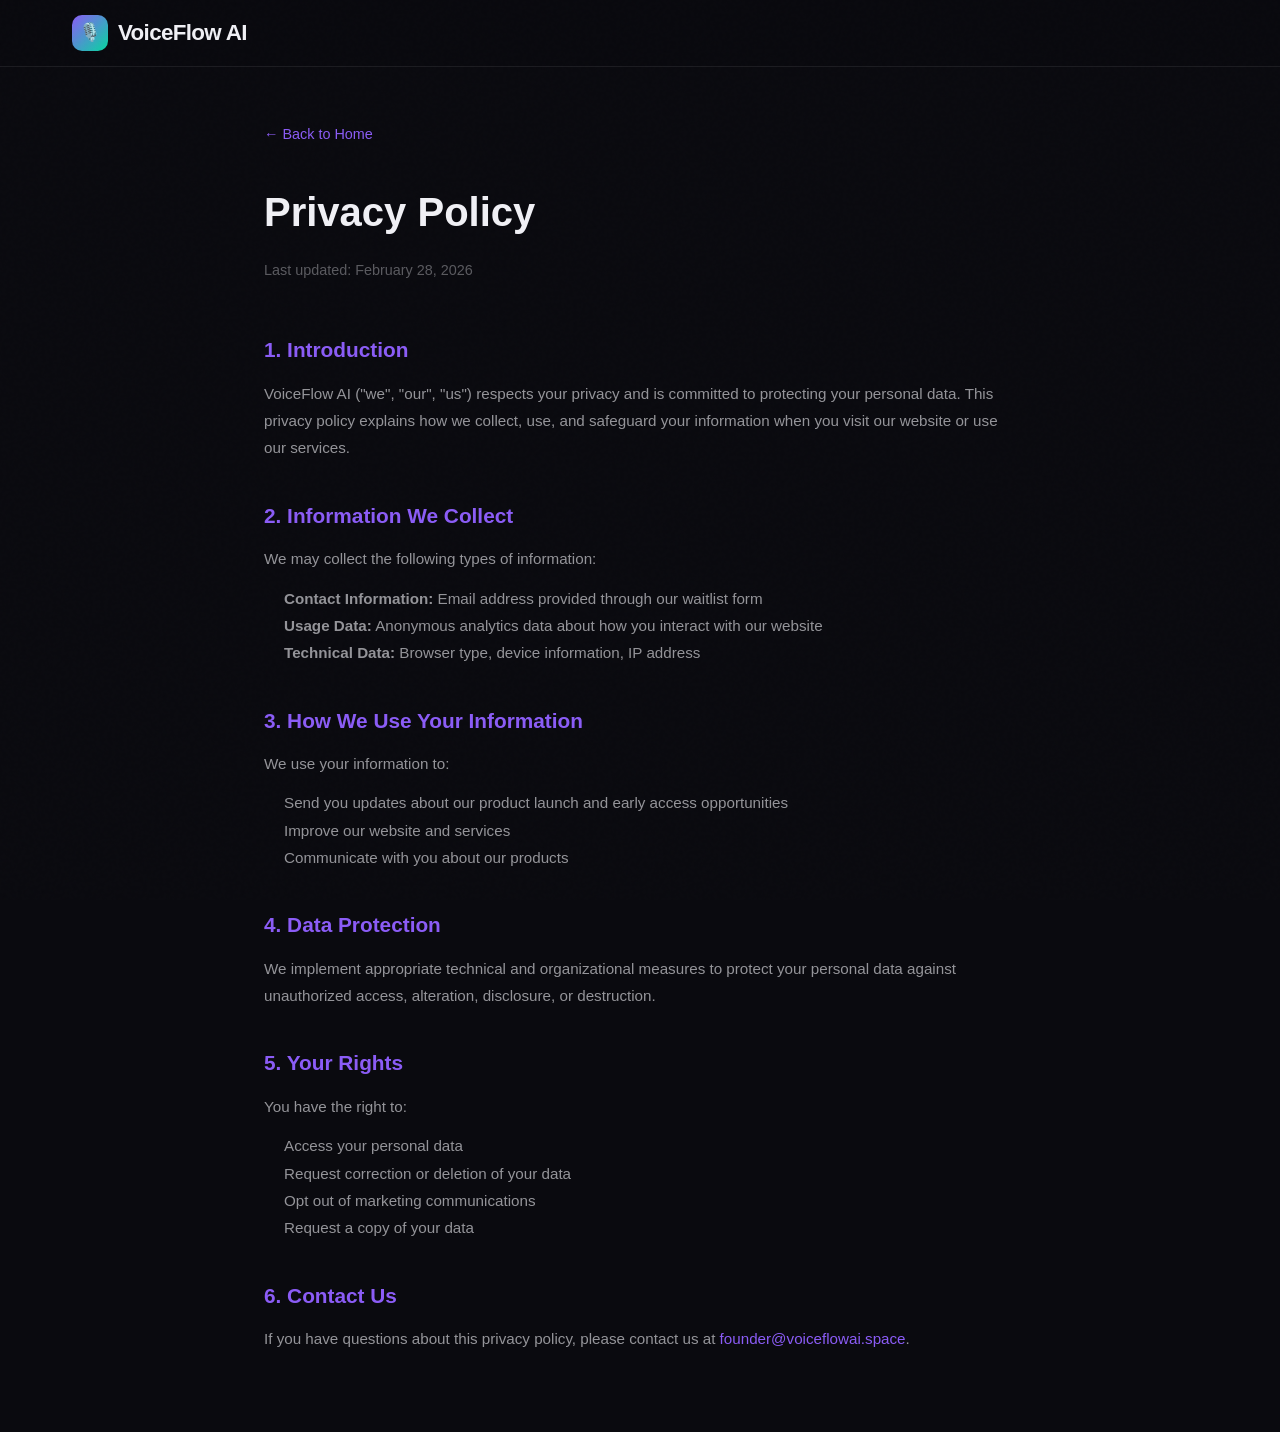
==== commit 37619ba4: "Switch domain to voiceflowai.space, add CNAME" ====
--- a/privacy.html
+++ b/privacy.html
@@ -114,7 +114,7 @@
 
         <h2>6. Contact Us</h2>
         <p>If you have questions about this privacy policy, please contact us at <a
-                href="mailto:founder@voiceflow-ai.com">founder@voiceflow-ai.com</a>.</p>
+                href="mailto:founder@voiceflowai.space">founder@voiceflowai.space</a>.</p>
     </div>
 </body>
 
